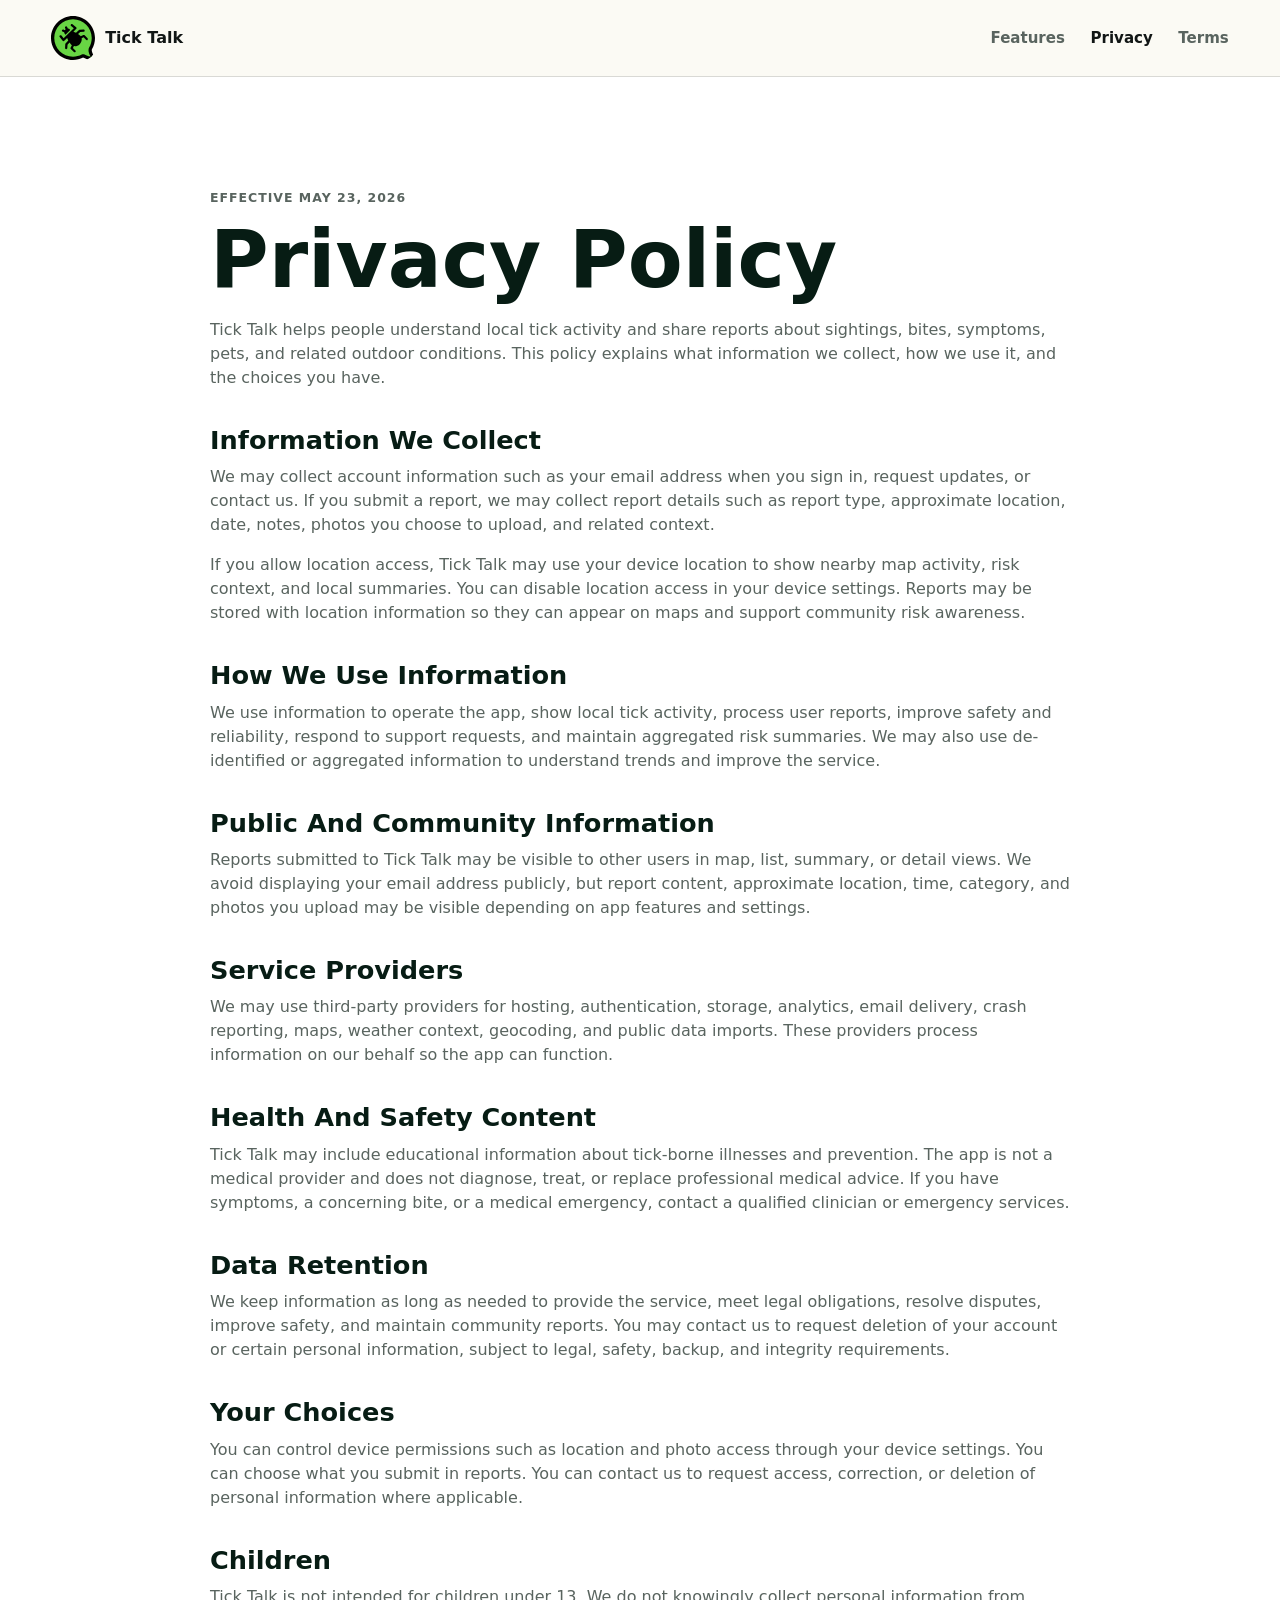
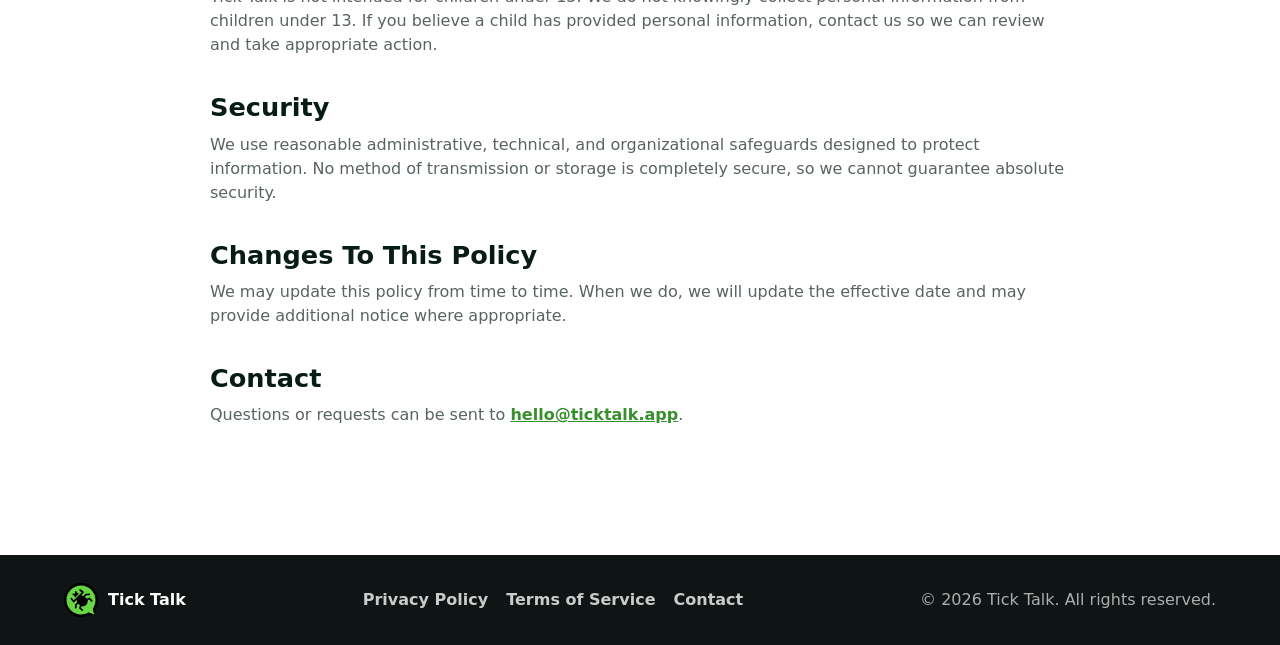
==== privacy.html @ 0c9c9051 "Build Tick Talk marketing site" ====
<!doctype html>
<html lang="en">
  <head>
    <meta charset="utf-8">
    <meta name="viewport" content="width=device-width, initial-scale=1">
    <title>Privacy Policy | Tick Talk</title>
    <meta name="description" content="Tick Talk Privacy Policy">
    <link rel="icon" href="assets/appicon.png">
    <link rel="stylesheet" href="styles.css">
  </head>
  <body>
    <header class="site-header">
      <a class="brand" href="index.html" aria-label="Tick Talk home">
        <img src="assets/logo.svg" alt="" width="44" height="44">
        <span>Tick Talk</span>
      </a>
      <nav aria-label="Primary navigation">
        <a href="index.html#features">Features</a>
        <a href="privacy.html" aria-current="page">Privacy</a>
        <a href="terms.html">Terms</a>
      </nav>
    </header>

    <main class="legal-page">
      <article class="legal-document">
        <p class="eyebrow">Effective May 23, 2026</p>
        <h1>Privacy Policy</h1>
        <p>Tick Talk helps people understand local tick activity and share reports about sightings, bites, symptoms, pets, and related outdoor conditions. This policy explains what information we collect, how we use it, and the choices you have.</p>

        <h2>Information We Collect</h2>
        <p>We may collect account information such as your email address when you sign in, request updates, or contact us. If you submit a report, we may collect report details such as report type, approximate location, date, notes, photos you choose to upload, and related context.</p>
        <p>If you allow location access, Tick Talk may use your device location to show nearby map activity, risk context, and local summaries. You can disable location access in your device settings. Reports may be stored with location information so they can appear on maps and support community risk awareness.</p>

        <h2>How We Use Information</h2>
        <p>We use information to operate the app, show local tick activity, process user reports, improve safety and reliability, respond to support requests, and maintain aggregated risk summaries. We may also use de-identified or aggregated information to understand trends and improve the service.</p>

        <h2>Public And Community Information</h2>
        <p>Reports submitted to Tick Talk may be visible to other users in map, list, summary, or detail views. We avoid displaying your email address publicly, but report content, approximate location, time, category, and photos you upload may be visible depending on app features and settings.</p>

        <h2>Service Providers</h2>
        <p>We may use third-party providers for hosting, authentication, storage, analytics, email delivery, crash reporting, maps, weather context, geocoding, and public data imports. These providers process information on our behalf so the app can function.</p>

        <h2>Health And Safety Content</h2>
        <p>Tick Talk may include educational information about tick-borne illnesses and prevention. The app is not a medical provider and does not diagnose, treat, or replace professional medical advice. If you have symptoms, a concerning bite, or a medical emergency, contact a qualified clinician or emergency services.</p>

        <h2>Data Retention</h2>
        <p>We keep information as long as needed to provide the service, meet legal obligations, resolve disputes, improve safety, and maintain community reports. You may contact us to request deletion of your account or certain personal information, subject to legal, safety, backup, and integrity requirements.</p>

        <h2>Your Choices</h2>
        <p>You can control device permissions such as location and photo access through your device settings. You can choose what you submit in reports. You can contact us to request access, correction, or deletion of personal information where applicable.</p>

        <h2>Children</h2>
        <p>Tick Talk is not intended for children under 13. We do not knowingly collect personal information from children under 13. If you believe a child has provided personal information, contact us so we can review and take appropriate action.</p>

        <h2>Security</h2>
        <p>We use reasonable administrative, technical, and organizational safeguards designed to protect information. No method of transmission or storage is completely secure, so we cannot guarantee absolute security.</p>

        <h2>Changes To This Policy</h2>
        <p>We may update this policy from time to time. When we do, we will update the effective date and may provide additional notice where appropriate.</p>

        <h2>Contact</h2>
        <p>Questions or requests can be sent to <a href="mailto:hello@ticktalk.app">hello@ticktalk.app</a>.</p>
      </article>
    </main>

    <footer class="site-footer">
      <a class="brand footer-brand" href="index.html">
        <img src="assets/logo.svg" alt="" width="34" height="34">
        <span>Tick Talk</span>
      </a>
      <div class="footer-links">
        <a href="privacy.html">Privacy Policy</a>
        <a href="terms.html">Terms of Service</a>
        <a href="mailto:hello@ticktalk.app">Contact</a>
      </div>
      <p>&copy; 2026 Tick Talk. All rights reserved.</p>
    </footer>
  </body>
</html>
---- styles.css ----
:root {
  --forest: #071c14;
  --charcoal: #0f1414;
  --teal: #0a3833;
  --leaf: #68d544;
  --leaf-dark: #378f2d;
  --amber: #faa92e;
  --cream: #ede6d1;
  --paper: #fbfaf4;
  --ink: #111615;
  --muted: #59645f;
  --line: rgba(17, 22, 21, 0.14);
  --shadow: 0 24px 70px rgba(6, 28, 19, 0.18);
}

* {
  box-sizing: border-box;
}

html {
  scroll-behavior: smooth;
}

body {
  margin: 0;
  color: var(--ink);
  background: var(--paper);
  font-family: Inter, ui-sans-serif, system-ui, -apple-system, BlinkMacSystemFont, "Segoe UI", sans-serif;
  line-height: 1.5;
}

img {
  display: block;
  max-width: 100%;
}

a {
  color: inherit;
}

.site-header {
  position: sticky;
  top: 0;
  z-index: 20;
  display: flex;
  align-items: center;
  justify-content: space-between;
  gap: 24px;
  padding: 16px clamp(18px, 4vw, 56px);
  background: rgba(251, 250, 244, 0.9);
  border-bottom: 1px solid var(--line);
  backdrop-filter: blur(18px);
}

.brand {
  display: inline-flex;
  align-items: center;
  gap: 10px;
  color: var(--ink);
  font-weight: 850;
  text-decoration: none;
  white-space: nowrap;
}

.brand img {
  border-radius: 12px;
}

nav {
  display: flex;
  align-items: center;
  gap: clamp(12px, 2vw, 26px);
  color: var(--muted);
  font-size: 0.94rem;
  font-weight: 700;
}

nav a {
  text-decoration: none;
}

nav a:hover,
nav a[aria-current="page"] {
  color: var(--ink);
}

.nav-cta {
  color: var(--ink);
  padding: 9px 14px;
  border: 1px solid var(--line);
  border-radius: 999px;
  background: #ffffff;
}

.hero {
  min-height: calc(100svh - 78px);
  display: grid;
  grid-template-columns: minmax(0, 1.05fr) minmax(320px, 0.95fr);
  align-items: center;
  gap: clamp(34px, 6vw, 90px);
  padding: clamp(56px, 8vw, 104px) clamp(18px, 5vw, 72px) clamp(42px, 7vw, 82px);
  color: #ffffff;
  background:
    radial-gradient(circle at 78% 24%, rgba(104, 213, 68, 0.28), transparent 30%),
    linear-gradient(145deg, var(--charcoal), var(--forest) 48%, var(--teal));
}

.hero-copy {
  max-width: 720px;
}

.eyebrow {
  margin: 0 0 14px;
  color: var(--leaf);
  font-size: 0.78rem;
  font-weight: 850;
  letter-spacing: 0.08em;
  text-transform: uppercase;
}

h1,
h2,
h3,
p {
  margin-top: 0;
}

h1 {
  margin-bottom: 20px;
  max-width: 760px;
  font-size: clamp(3.1rem, 8vw, 6.8rem);
  line-height: 0.95;
  letter-spacing: 0;
}

h2 {
  margin-bottom: 18px;
  font-size: clamp(2rem, 4.5vw, 4.1rem);
  line-height: 1.02;
  letter-spacing: 0;
}

h3 {
  margin-bottom: 10px;
  font-size: 1.25rem;
  line-height: 1.15;
  letter-spacing: 0;
}

.hero-text {
  max-width: 650px;
  color: rgba(255, 255, 255, 0.78);
  font-size: clamp(1.08rem, 2vw, 1.32rem);
}

.hero-actions,
.cta-section {
  display: flex;
  align-items: center;
  gap: 14px;
  flex-wrap: wrap;
}

.button {
  display: inline-flex;
  align-items: center;
  justify-content: center;
  min-height: 48px;
  padding: 0 20px;
  border-radius: 999px;
  font-weight: 850;
  text-decoration: none;
  transition: transform 160ms ease, background-color 160ms ease, border-color 160ms ease;
}

.button:hover {
  transform: translateY(-1px);
}

.button.primary {
  color: #071008;
  background: var(--leaf);
}

.button.secondary {
  color: #ffffff;
  border: 1px solid rgba(255, 255, 255, 0.2);
  background: rgba(255, 255, 255, 0.08);
}

.phone-stage {
  display: grid;
  place-items: center;
  min-height: 520px;
}

.phone {
  width: min(330px, 86vw);
  aspect-ratio: 9 / 18.5;
  padding: 14px;
  border: 1px solid rgba(255, 255, 255, 0.18);
  border-radius: 42px;
  background: #050807;
  box-shadow: 0 34px 90px rgba(0, 0, 0, 0.36);
}

.phone-bar {
  width: 88px;
  height: 5px;
  margin: 4px auto 12px;
  border-radius: 999px;
  background: rgba(255, 255, 255, 0.28);
}

.app-screen {
  position: relative;
  height: calc(100% - 21px);
  overflow: hidden;
  border-radius: 30px;
  background: linear-gradient(180deg, #d9ecd1, #b8d7c7 46%, #173b2b);
}

.map-panel {
  position: absolute;
  inset: 0;
  background:
    linear-gradient(24deg, transparent 46%, rgba(7, 28, 20, 0.18) 47% 49%, transparent 50%),
    linear-gradient(142deg, transparent 42%, rgba(7, 28, 20, 0.14) 43% 45%, transparent 46%);
}

.risk-dot {
  position: absolute;
  width: 20px;
  height: 20px;
  border: 4px solid rgba(255, 255, 255, 0.82);
  border-radius: 50%;
  background: var(--leaf);
  box-shadow: 0 12px 24px rgba(0, 0, 0, 0.22);
}

.dot-one {
  top: 18%;
  left: 22%;
}

.dot-two {
  top: 34%;
  right: 20%;
  background: var(--amber);
}

.dot-three {
  top: 56%;
  left: 31%;
}

.dot-four {
  top: 68%;
  right: 28%;
  background: #f95b42;
}

.risk-card,
.screen-content {
  position: absolute;
  right: 18px;
  left: 18px;
  display: flex;
  align-items: center;
  justify-content: space-between;
  gap: 14px;
  color: #ffffff;
  background: rgba(8, 20, 17, 0.8);
  border: 1px solid rgba(255, 255, 255, 0.14);
  backdrop-filter: blur(16px);
}

.risk-card {
  top: 22px;
  padding: 14px;
  border-radius: 18px;
}

.risk-card span,
.screen-label {
  display: block;
  color: rgba(255, 255, 255, 0.66);
  font-size: 0.78rem;
  font-weight: 750;
}

.screen-content {
  bottom: 18px;
  padding: 16px;
  border-radius: 24px;
}

.screen-content img {
  width: 58px;
  height: 58px;
}

.proof-strip {
  display: grid;
  grid-template-columns: repeat(3, 1fr);
  border-bottom: 1px solid var(--line);
  background: #ffffff;
}

.proof-strip div {
  padding: clamp(24px, 4vw, 42px);
  border-right: 1px solid var(--line);
}

.proof-strip div:last-child {
  border-right: 0;
}

.proof-strip strong,
.proof-strip span {
  display: block;
}

.proof-strip span {
  margin-top: 6px;
  color: var(--muted);
}

.section,
.split-section,
.cta-section,
.legal-page {
  padding: clamp(62px, 9vw, 112px) clamp(18px, 5vw, 72px);
}

.section-heading {
  max-width: 900px;
  margin-bottom: 34px;
}

.section-heading h2,
.split-section h2,
.cta-section h2 {
  color: var(--forest);
}

.feature-grid {
  display: grid;
  grid-template-columns: repeat(3, 1fr);
  gap: 18px;
}

.feature {
  min-height: 100%;
  padding: 22px;
  border: 1px solid var(--line);
  border-radius: 8px;
  background: #ffffff;
  box-shadow: var(--shadow);
}

.feature img {
  width: 100%;
  aspect-ratio: 1 / 0.72;
  object-fit: contain;
  margin-bottom: 18px;
  border-radius: 8px;
  background: #f4f0e3;
}

.feature p,
.split-section p,
.cta-section p,
.legal-document p {
  color: var(--muted);
}

.split-section {
  display: grid;
  grid-template-columns: minmax(0, 0.9fr) minmax(320px, 1.1fr);
  gap: clamp(28px, 6vw, 82px);
  align-items: start;
  background: #ffffff;
  border-top: 1px solid var(--line);
  border-bottom: 1px solid var(--line);
}

.checklist {
  display: grid;
  gap: 14px;
}

.checklist div {
  display: grid;
  grid-template-columns: 58px 1fr;
  align-items: center;
  gap: 16px;
  padding: 18px 0;
  border-bottom: 1px solid var(--line);
}

.checklist span {
  display: grid;
  place-items: center;
  width: 48px;
  height: 48px;
  color: var(--forest);
  font-weight: 900;
  border-radius: 50%;
  background: var(--leaf);
}

.checklist p {
  margin: 0;
  color: var(--ink);
  font-size: clamp(1.1rem, 2vw, 1.35rem);
  font-weight: 800;
}

.cta-section {
  justify-content: space-between;
  background:
    linear-gradient(135deg, rgba(104, 213, 68, 0.14), transparent 34%),
    var(--cream);
}

.cta-section img {
  border-radius: 24px;
  box-shadow: 0 18px 42px rgba(6, 28, 19, 0.18);
}

.cta-section div {
  flex: 1 1 420px;
}

.site-footer {
  display: flex;
  align-items: center;
  justify-content: space-between;
  gap: 22px;
  flex-wrap: wrap;
  padding: 28px clamp(18px, 5vw, 72px);
  color: rgba(255, 255, 255, 0.66);
  background: var(--charcoal);
}

.footer-brand {
  color: #ffffff;
}

.footer-links {
  display: flex;
  align-items: center;
  gap: 18px;
  flex-wrap: wrap;
}

.footer-links a {
  color: rgba(255, 255, 255, 0.78);
  font-weight: 700;
  text-decoration: none;
}

.site-footer p {
  margin: 0;
}

.legal-page {
  background: #ffffff;
}

.legal-document {
  max-width: 860px;
  margin: 0 auto;
}

.legal-document h1 {
  color: var(--forest);
  font-size: clamp(2.6rem, 7vw, 5rem);
}

.legal-document h2 {
  margin-top: 36px;
  margin-bottom: 10px;
  color: var(--forest);
  font-size: clamp(1.35rem, 2vw, 1.8rem);
  line-height: 1.15;
}

.legal-document a {
  color: var(--leaf-dark);
  font-weight: 800;
}

@media (max-width: 900px) {
  .site-header {
    align-items: flex-start;
    flex-direction: column;
  }

  nav {
    width: 100%;
    overflow-x: auto;
    padding-bottom: 2px;
  }

  .hero,
  .split-section {
    grid-template-columns: 1fr;
  }

  .phone-stage {
    min-height: 430px;
  }

  .phone {
    width: min(300px, 78vw);
  }

  .proof-strip,
  .feature-grid {
    grid-template-columns: 1fr;
  }

  .proof-strip div {
    border-right: 0;
    border-bottom: 1px solid var(--line);
  }

  .proof-strip div:last-child {
    border-bottom: 0;
  }
}

@media (max-width: 560px) {
  .site-header {
    position: static;
  }

  nav {
    font-size: 0.88rem;
  }

  .nav-cta {
    display: none;
  }

  .hero {
    min-height: auto;
    padding-top: 42px;
  }

  .hero-actions .button,
  .cta-section .button {
    width: 100%;
  }

  .phone-stage {
    min-height: 360px;
  }

  .phone {
    width: min(260px, 86vw);
  }

  .checklist div {
    grid-template-columns: 46px 1fr;
  }

  .checklist span {
    width: 40px;
    height: 40px;
    font-size: 0.9rem;
  }

  .site-footer {
    align-items: flex-start;
    flex-direction: column;
  }
}
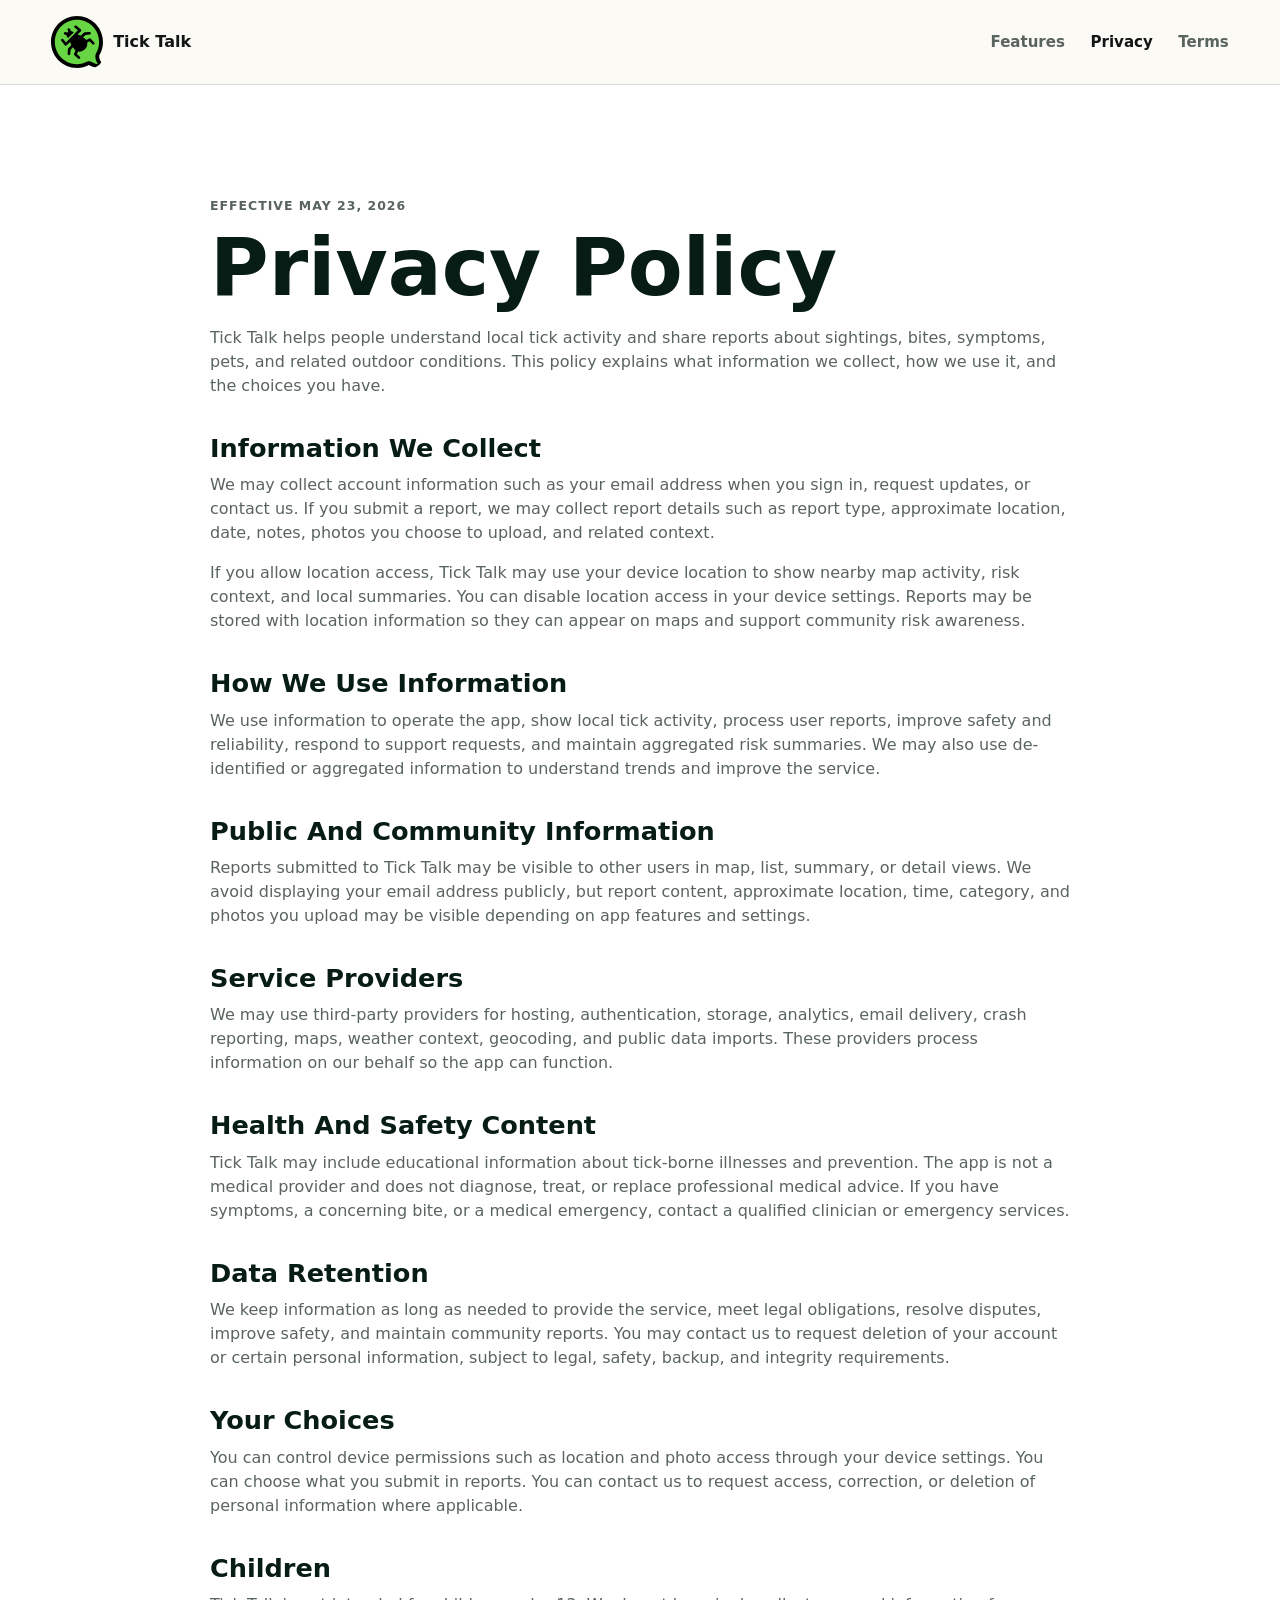
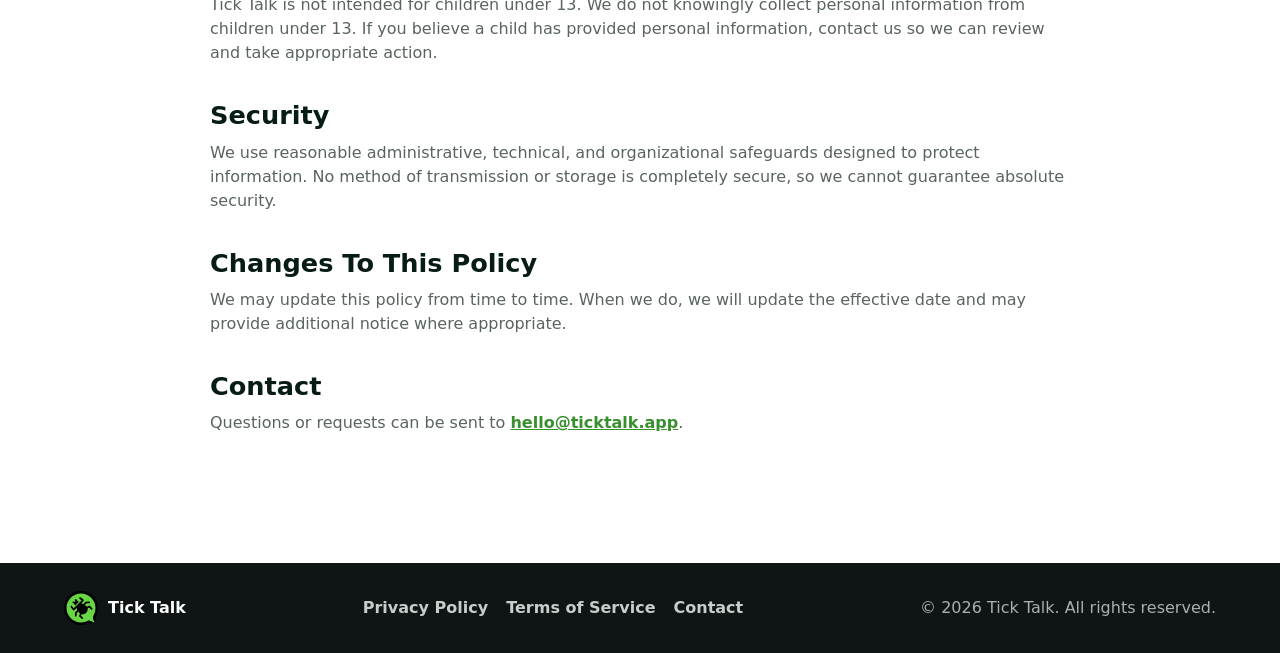
==== commit 5cb50ae5: "Add App Store links" ====
--- a/privacy.html
+++ b/privacy.html
@@ -11,7 +11,7 @@
   <body>
     <header class="site-header">
       <a class="brand" href="index.html" aria-label="Tick Talk home">
-        <img src="assets/logo.svg" alt="" width="44" height="44">
+        <img class="brand-logo" src="assets/logo.svg" alt="Tick Talk logo" width="52" height="52">
         <span>Tick Talk</span>
       </a>
       <nav aria-label="Primary navigation">
--- a/styles.css
+++ b/styles.css
@@ -62,6 +62,11 @@
   white-space: nowrap;
 }
 
+.brand-logo {
+  width: 52px;
+  height: 52px;
+}
+
 .brand img {
   border-radius: 12px;
 }
@@ -188,6 +193,13 @@
   background: rgba(255, 255, 255, 0.08);
 }
 
+.store-note {
+  margin: 14px 0 0;
+  color: rgba(255, 255, 255, 0.62);
+  font-size: 0.95rem;
+  font-weight: 700;
+}
+
 .phone-stage {
   display: grid;
   place-items: center;
@@ -195,109 +207,20 @@
 }
 
 .phone {
-  width: min(330px, 86vw);
-  aspect-ratio: 9 / 18.5;
-  padding: 14px;
+  width: min(360px, 86vw);
+  aspect-ratio: 1320 / 2868;
+  padding: 10px;
   border: 1px solid rgba(255, 255, 255, 0.18);
   border-radius: 42px;
   background: #050807;
   box-shadow: 0 34px 90px rgba(0, 0, 0, 0.36);
 }
 
-.phone-bar {
-  width: 88px;
-  height: 5px;
-  margin: 4px auto 12px;
-  border-radius: 999px;
-  background: rgba(255, 255, 255, 0.28);
-}
-
-.app-screen {
-  position: relative;
-  height: calc(100% - 21px);
-  overflow: hidden;
-  border-radius: 30px;
-  background: linear-gradient(180deg, #d9ecd1, #b8d7c7 46%, #173b2b);
-}
-
-.map-panel {
-  position: absolute;
-  inset: 0;
-  background:
-    linear-gradient(24deg, transparent 46%, rgba(7, 28, 20, 0.18) 47% 49%, transparent 50%),
-    linear-gradient(142deg, transparent 42%, rgba(7, 28, 20, 0.14) 43% 45%, transparent 46%);
-}
-
-.risk-dot {
-  position: absolute;
-  width: 20px;
-  height: 20px;
-  border: 4px solid rgba(255, 255, 255, 0.82);
-  border-radius: 50%;
-  background: var(--leaf);
-  box-shadow: 0 12px 24px rgba(0, 0, 0, 0.22);
-}
-
-.dot-one {
-  top: 18%;
-  left: 22%;
-}
-
-.dot-two {
-  top: 34%;
-  right: 20%;
-  background: var(--amber);
-}
-
-.dot-three {
-  top: 56%;
-  left: 31%;
-}
-
-.dot-four {
-  top: 68%;
-  right: 28%;
-  background: #f95b42;
-}
-
-.risk-card,
-.screen-content {
-  position: absolute;
-  right: 18px;
-  left: 18px;
-  display: flex;
-  align-items: center;
-  justify-content: space-between;
-  gap: 14px;
-  color: #ffffff;
-  background: rgba(8, 20, 17, 0.8);
-  border: 1px solid rgba(255, 255, 255, 0.14);
-  backdrop-filter: blur(16px);
-}
-
-.risk-card {
-  top: 22px;
-  padding: 14px;
-  border-radius: 18px;
-}
-
-.risk-card span,
-.screen-label {
-  display: block;
-  color: rgba(255, 255, 255, 0.66);
-  font-size: 0.78rem;
-  font-weight: 750;
-}
-
-.screen-content {
-  bottom: 18px;
-  padding: 16px;
-  border-radius: 24px;
-}
-
-.screen-content img {
-  width: 58px;
-  height: 58px;
+.app-screenshot {
+  width: 100%;
+  height: 100%;
+  object-fit: cover;
+  border-radius: 32px;
 }
 
 .proof-strip {
